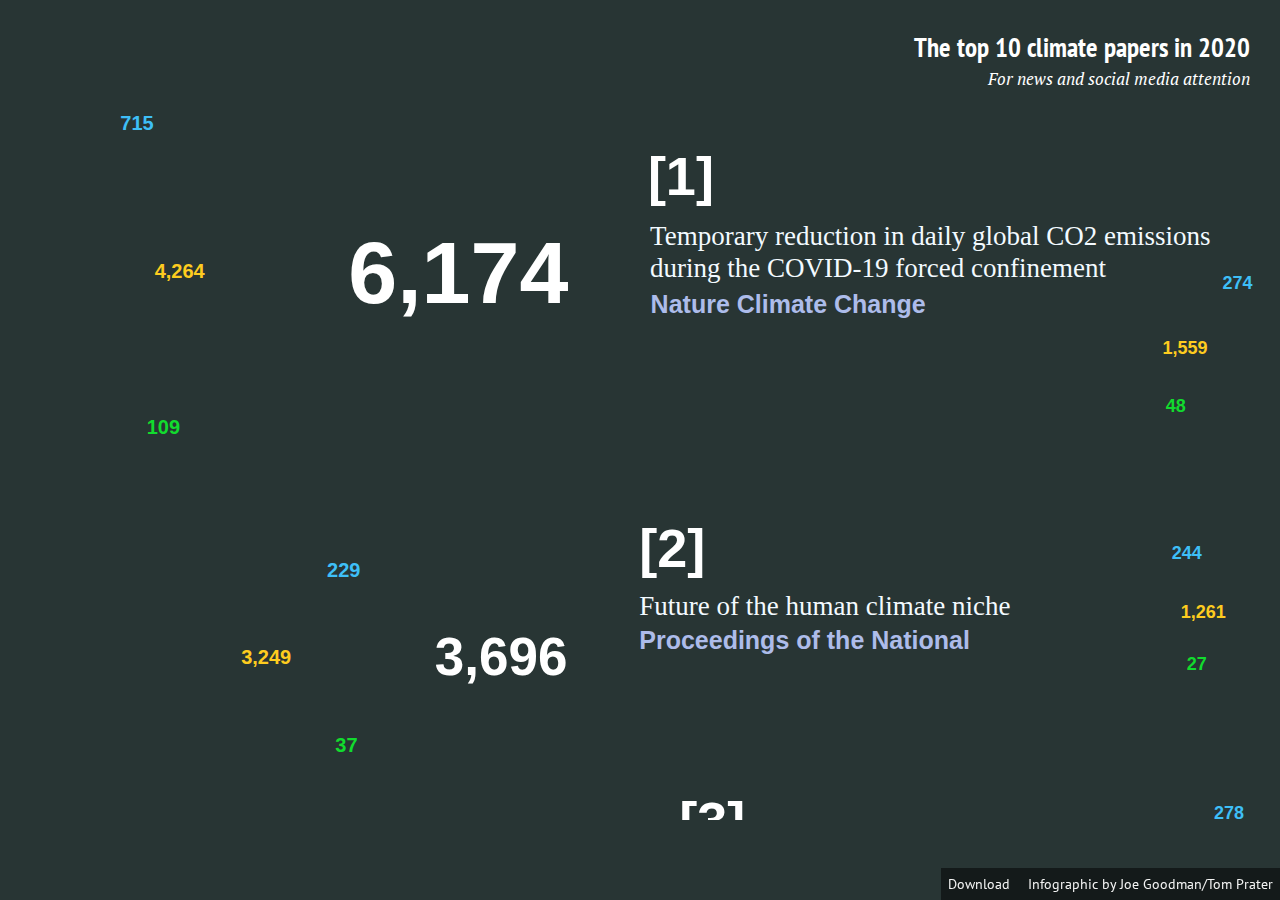
==== index.html @ 78087a6e "Initial commit" ====
<!DOCTYPE html>
<html lang="en">
    <head>
    <meta charset="utf-8">
        <title>Analysis: The climate papers most featured in the media in 2020 | Carbon Brief</title>
        <meta name="description" content="Analysis: The climate papers most featured in the media in 2020">
        <meta name="author" content="Robert McSweeney">
        <link rel="stylesheet" href="css/style.css">
        <link rel="stylesheet" href="css/responsive.css">
        <link href="https://fonts.googleapis.com/css?family=PT+Sans|PT+Sans+Narrow|PT+Serif" rel="stylesheet">
        <link rel="stylesheet" href="https://use.fontawesome.com/releases/v5.6.3/css/all.css" integrity="sha384-UHRtZLI+pbxtHCWp1t77Bi1L4ZtiqrqD80Kn4Z8NTSRyMA2Fd33n5dQ8lWUE00s/" crossorigin="anonymous">
        <script src="https://ajax.googleapis.com/ajax/libs/jquery/3.3.1/jquery.min.js"></script>
    </head>
    <body>
        <div id="title">
            <div id="title-wrapper">
                <h1>The top 10 climate papers in 2020</h1>
                <h2>For news and social media attention</h2>
            </div>
        </div>
        <div id="bigwrapper">
        <div id="wrapper">
            <iframe id="ai2html" frameborder="0" src="javascript:void(0);"></iframe>
        </div>
        </div>
        <div id="info">
            <p><span class="info-span"><a href="altmetrics-2020.jpg" id="download" download="altmetrics-2020.jpg" target="_blank">Download <i class="fas fa-file-download"></i></a></span> <span class="info-span">Infographic by Joe Goodman/Tom Prater</a></span></p>
        </div>
        <script src="js/script.js"></script>

        <!-- <script>
        $(document).ready(function() {
    var float_width = $('#bigwrapper').width();
    var left_spacing = float_width / 2;

    $('#bigwrapper').css('left', '-' + left_spacing);
        });
        console.log(left_spacing);
        </script> -->
    </body>
</html>
---- css/style.css ----
body { 
    margin: 0;
    padding: 0;
    background-color: #283534;
}

/*#bigwrapper{
    float:left;
    margin-left:50%;
    position:relative;
    border: solid 2px red;
}*/

#wrapper {
    background-color: #283534;
    width: 1470px;
    height: 820px;
    margin-right: auto;
    margin-left: auto;
    text-align: center;
}

#ai2html {
    width: inherit;
    height: inherit;
    display: inline-block;
    margin: 0;
}

#title {
    position: absolute;
    top: 0;
    right: 0;
    margin: 20px;
    background-color: #283534;
    text-align:right;
}

#title-wrapper {
    margin: 10px;
}

#info {
    position: fixed;
    right: 0;
    bottom: 0;
}

.info-span {
    background-color: rgba(0, 0, 0, 0.5);
    padding: 7px;
}

#info p {
    margin-top: 7px;
    margin-bottom: 7px;
}

i {
    color: #ffffff;
}

h1 {
    font-family: "PT Sans Narrow", arial, sans-serif;
    font-size: 27px;
    color: #ffffff;
    font-weight: 700;
    margin-bottom: 0.1em;
    margin-top: 0;
}

h2 {
    font-family: "PT Serif", Georgia, serif;
    font-size: 17px;
    color: #ffffff;
    font-style: italic;
    font-weight: 300;
    margin-top: 0.1em;
    margin-bottom: 0;
}

p {
    font-family: "PT Sans",arial, sans-serif;
    font-size: 14px;
    color: #f3f3f3;
}

a {
    text-decoration: none;
    color: #f3f3f3;
}

a:hover {
    text-decoration: underline;
}
---- css/responsive.css ----
@media all and (max-width: 1440px) {
    body {
        overflow: hidden;
        margin:0;
    }

    #ai2html {
        /*margin-top: 50px;*/
        overflow: hidden;
        -ms-overflow-style: none;
    }

    #wrapper{
        height:820px;
    }

    #ai2html::-webkit-scrollbar {
        display: none;
    }

}
@media screen and (min-width: 1026px) and (max-width: 1439px) {
    #wrapper{
        width:1440px;
        height:820px;
    }
}

@media screen and (min-width: 1024px) and (max-width: 1025px) {
    #wrapper{
        width:1024px;
        height:820px;
    }

}

@media screen and (min-width: 769px) and (max-width: 1023px) {
    #wrapper{
        width:1024px;
        height:820px;
    }
}

@media screen and (max-width: 768px){
    #download{
        display:none;
    }
    #info p{
        font-size:10px;
    }
}

@media screen and (min-width: 571px) and (max-width: 768px) {
    #wrapper{
        width: 768px;
        height:820px;
    }
}

@media screen and (min-width: 426px) and (max-width: 570px) {
    #wrapper{
        width: 570px;
        height:500px;
    }
}
@media screen and (min-width: 376px) and (max-width: 425px) {
    #wrapper{
        width:425px;
    }
    }
@media screen and (max-width: 375px) {
    #wrapper{
        width:375px;
    }
}
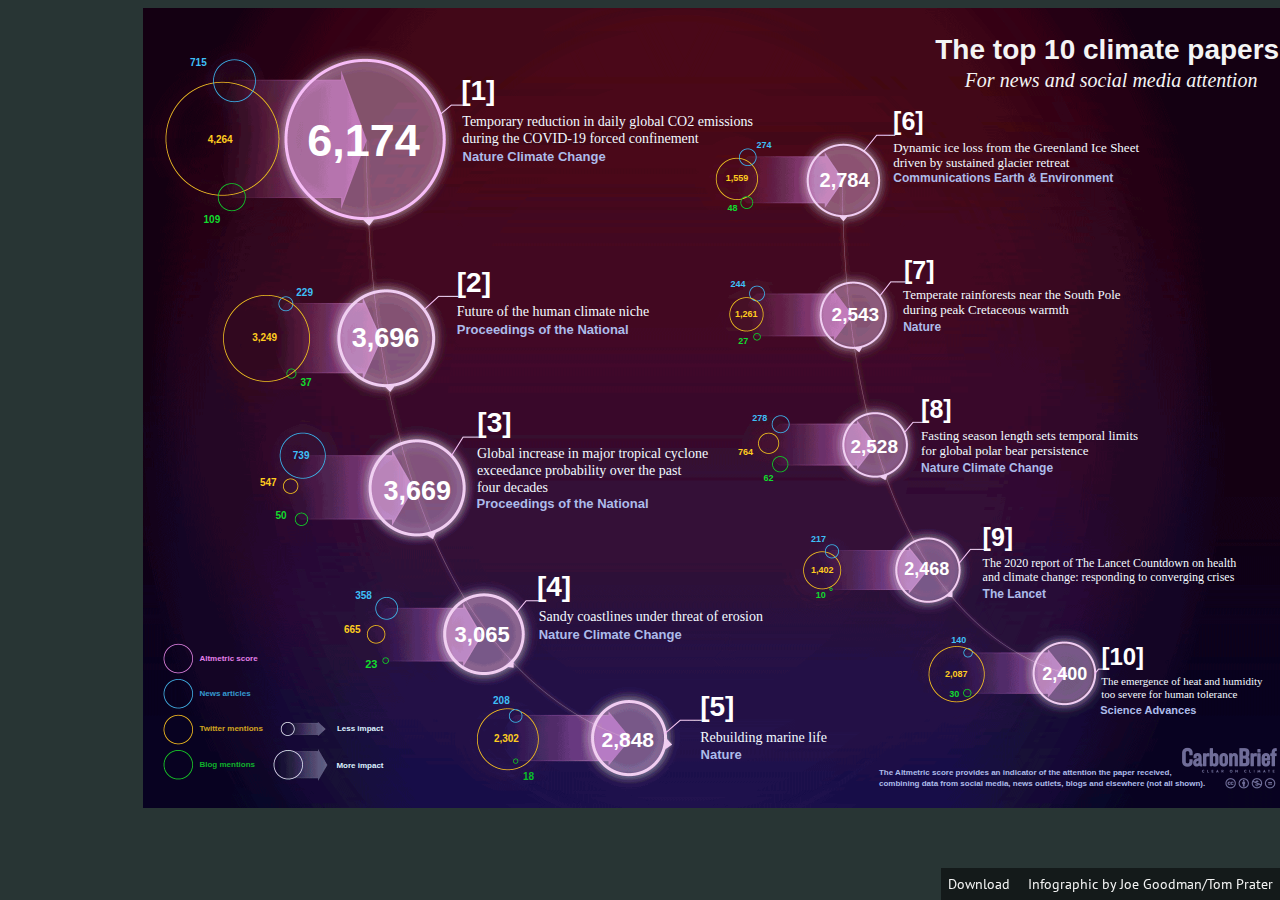
==== commit d710d483: "Artboard resize" ====
--- a/index.html
+++ b/index.html
@@ -12,12 +12,12 @@
         <script src="https://ajax.googleapis.com/ajax/libs/jquery/3.3.1/jquery.min.js"></script>
     </head>
     <body>
-        <div id="title">
+        <!-- <div id="title">
             <div id="title-wrapper">
                 <h1>The top 10 climate papers in 2020</h1>
                 <h2>For news and social media attention</h2>
             </div>
-        </div>
+        </div> -->
         <div id="bigwrapper">
         <div id="wrapper">
             <iframe id="ai2html" frameborder="0" src="javascript:void(0);"></iframe>
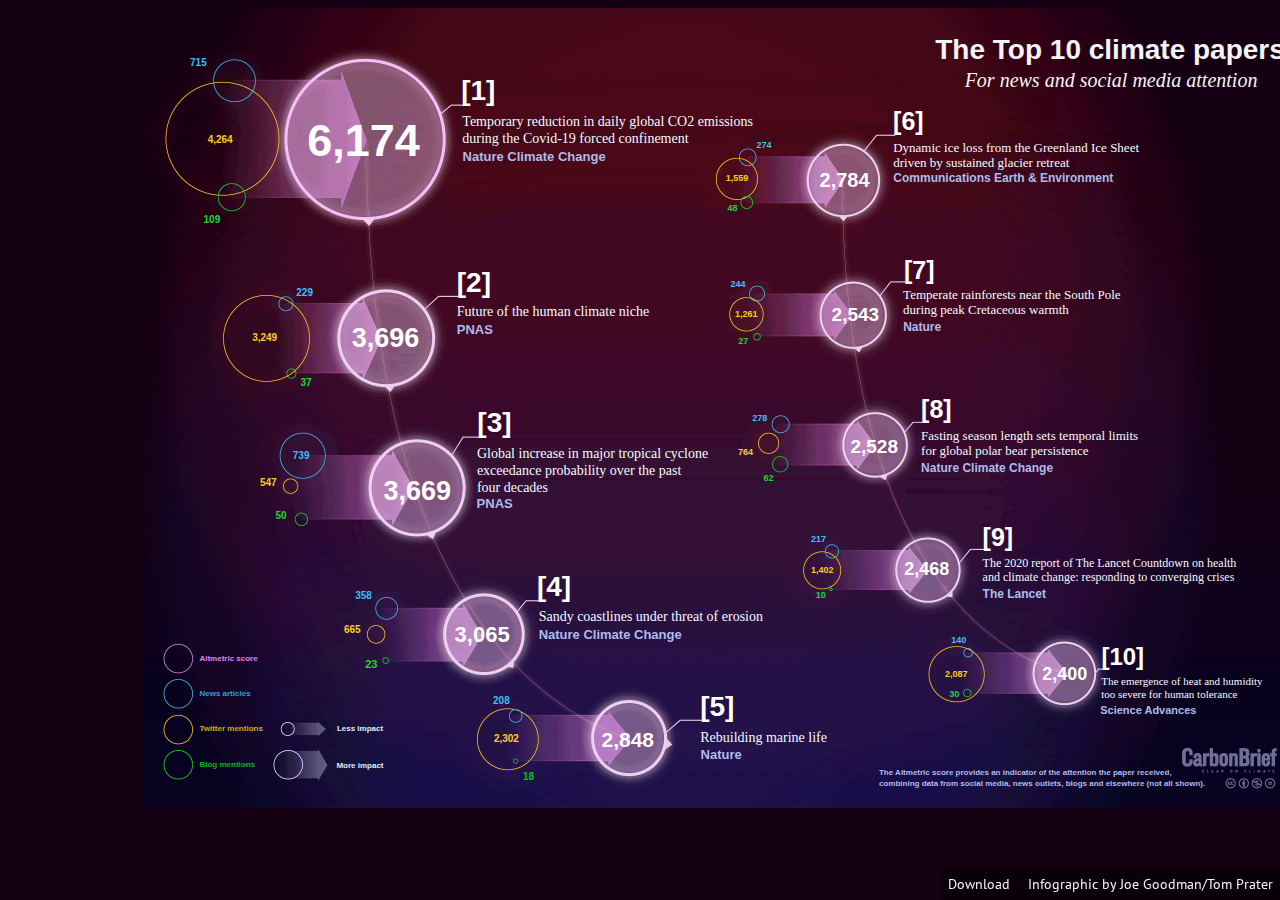
==== commit d2e1f189: "Font-family update" ====
--- a/index.html
+++ b/index.html
@@ -7,7 +7,8 @@
         <meta name="author" content="Robert McSweeney">
         <link rel="stylesheet" href="css/style.css">
         <link rel="stylesheet" href="css/responsive.css">
-        <link href="https://fonts.googleapis.com/css?family=PT+Sans|PT+Sans+Narrow|PT+Serif" rel="stylesheet">
+        <link rel="preconnect" href="https://fonts.gstatic.com">
+<link href="https://fonts.googleapis.com/css2?family=PT+Sans&family=PT+Sans+Narrow:wght@400;700&family=PT+Serif:ital@0;1&display=swap" rel="stylesheet">
         <link rel="stylesheet" href="https://use.fontawesome.com/releases/v5.6.3/css/all.css" integrity="sha384-UHRtZLI+pbxtHCWp1t77Bi1L4ZtiqrqD80Kn4Z8NTSRyMA2Fd33n5dQ8lWUE00s/" crossorigin="anonymous">
         <script src="https://ajax.googleapis.com/ajax/libs/jquery/3.3.1/jquery.min.js"></script>
     </head>
--- a/css/style.css
+++ b/css/style.css
@@ -1,7 +1,7 @@
 body { 
     margin: 0;
     padding: 0;
-    background-color: #283534;
+    background-color: #160013;
 }
 
 /*#bigwrapper{
@@ -12,7 +12,7 @@
 }*/
 
 #wrapper {
-    background-color: #283534;
+    background-color: #160013;
     width: 1470px;
     height: 820px;
     margin-right: auto;
